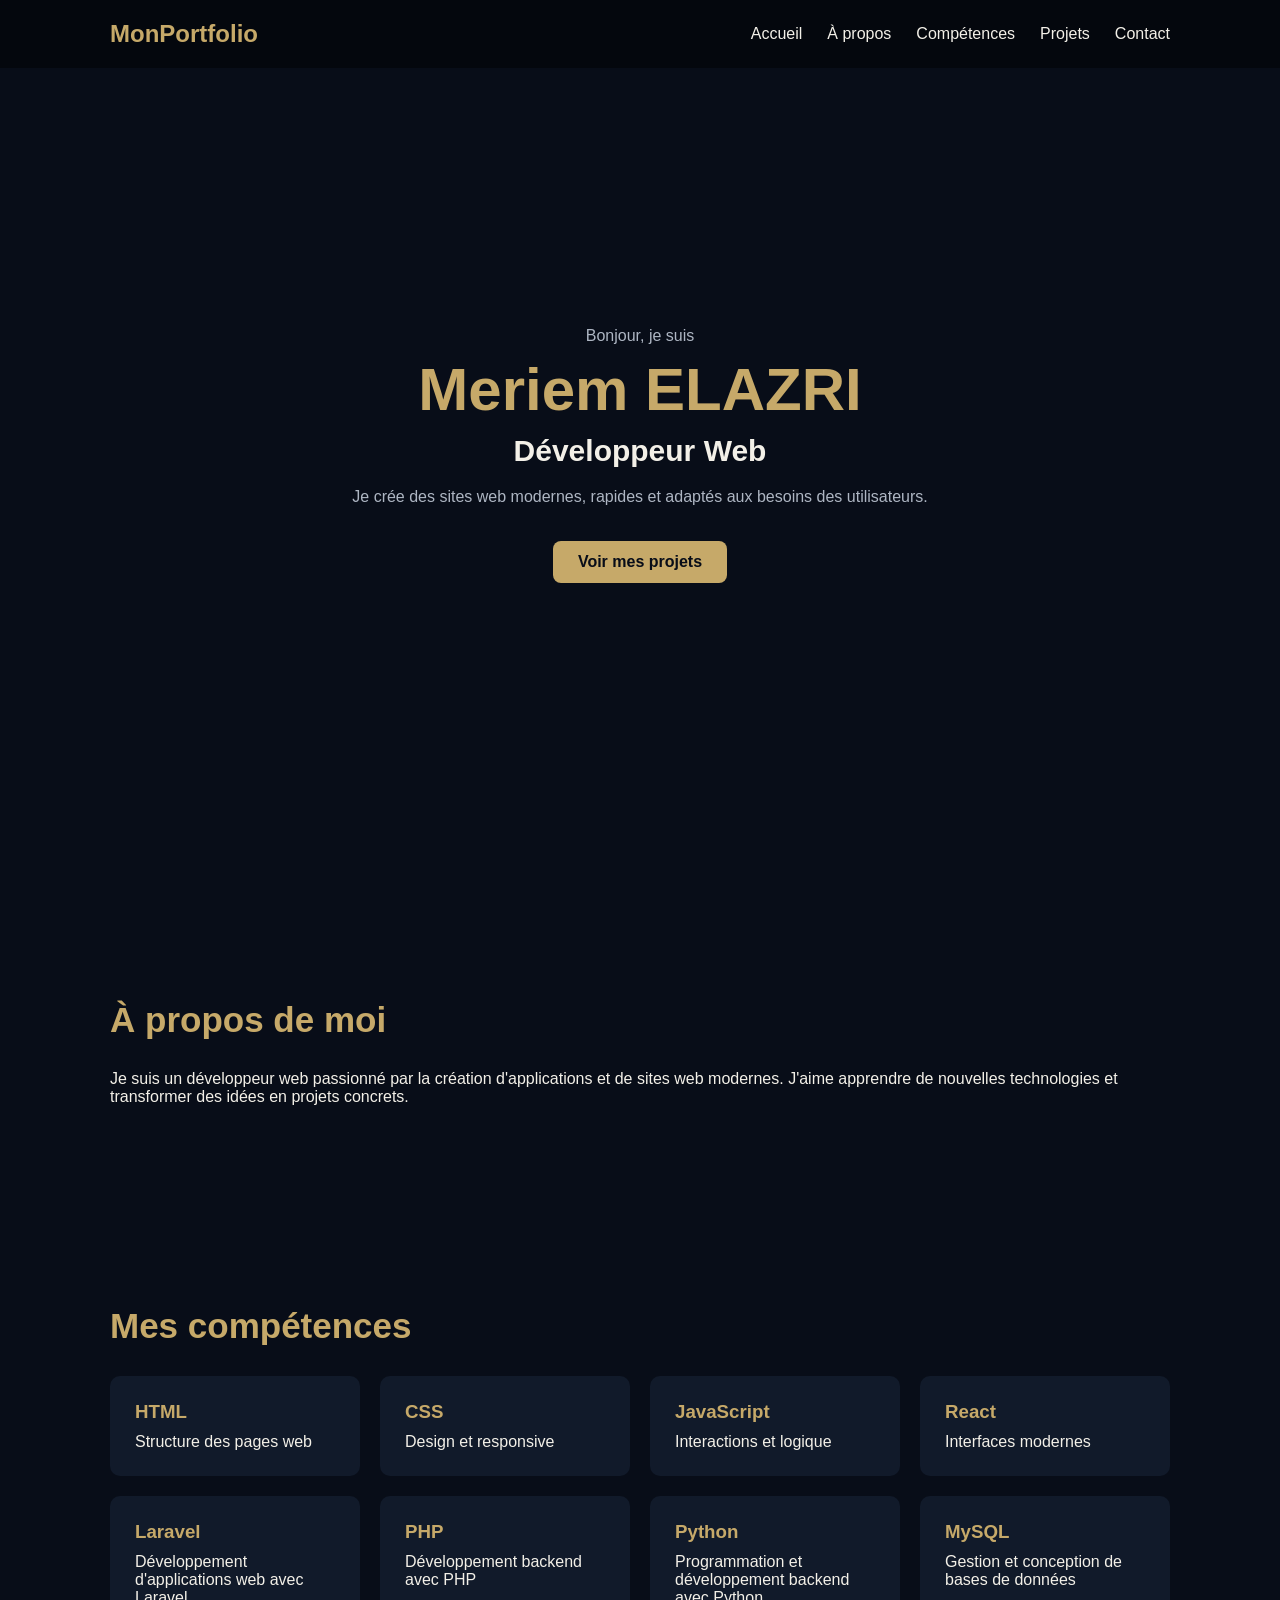
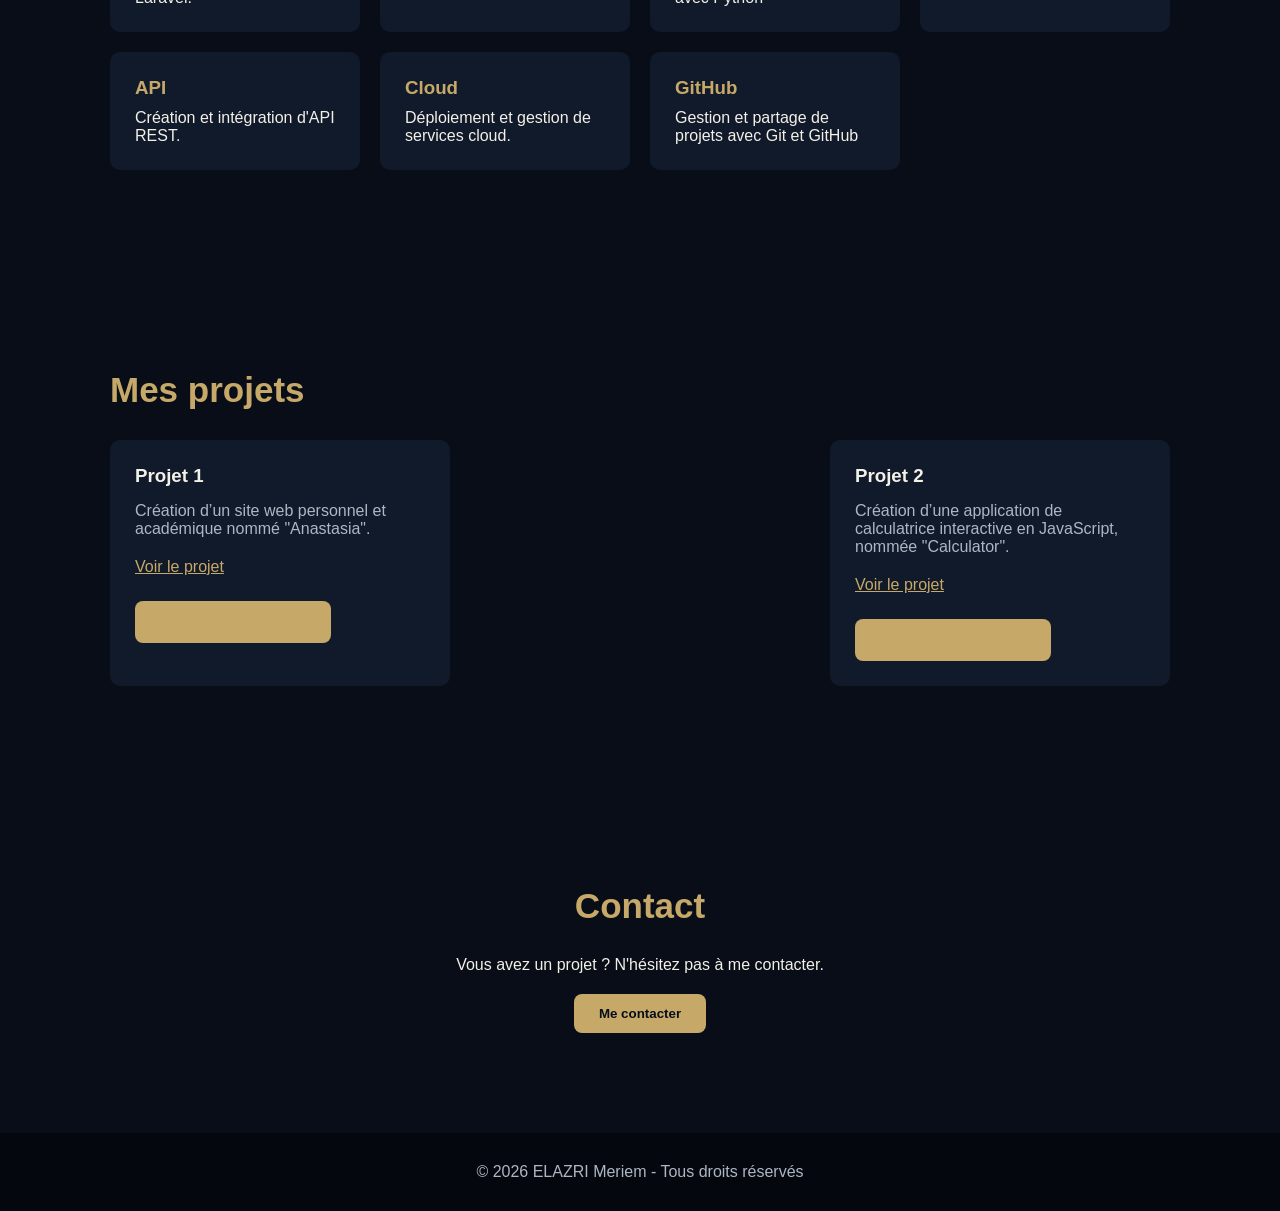
==== index.html @ bd92705d "Rename Portfolio.html to index.html" ====
<!DOCTYPE html>
<html lang="fr">

<head>
    <meta charset="UTF-8">
    <meta name="viewport" content="width=device-width, initial-scale=1.0">

    <title>Mon Portfolio</title>

    <link rel="stylesheet" href="Portfolio.css">
</head>

<body>

    <!-- Navigation -->
    <header>
        <nav class="navbar">
            <h2 class="logo">MonPortfolio</h2>

            <ul class="nav-links">
                <li><a href="#accueil">Accueil</a></li>
                <li><a href="#about">À propos</a></li>
                <li><a href="#skills">Compétences</a></li>
                <li><a href="#projects">Projets</a></li>
                <li><a href="#contact">Contact</a></li>
            </ul>
        </nav>
    </header>

    <!-- Accueil -->
    <section id="accueil" class="hero">

        <div class="hero-text">
            <p>Bonjour, je suis </p>

            <h1> Meriem ELAZRI</h1>

            <h2>Développeur Web</h2>

            <p>
                Je crée des sites web modernes, rapides
                et adaptés aux besoins des utilisateurs.
            </p>

            <a href="#projects" class="btn">
                Voir mes projets
            </a>
        </div>

    </section>

    <!-- À propos -->
    <section id="about" class="section">

        <h2>À propos de moi</h2>

        <p>
            Je suis un développeur web passionné par la création
            d'applications et de sites web modernes.
            J'aime apprendre de nouvelles technologies
            et transformer des idées en projets concrets.
        </p>

    </section>

    <!-- Compétences -->
    <section id="skills" class="section">

        <h2>Mes compétences</h2>

        <div class="skills">

            <div class="skill">
                <h3>HTML</h3>
                <p>Structure des pages web</p>
            </div>

            <div class="skill">
                <h3>CSS</h3>
                <p>Design et responsive</p>
            </div>

            <div class="skill">
                <h3>JavaScript</h3>
                <p>Interactions et logique</p>
            </div>


            <div class="skill">
                <h3>React</h3>
                <p>Interfaces modernes</p>
            </div>
            <div class="skill">
                <h3>Laravel</h3>
                <p>Développement d'applications web avec Laravel.</p>
            </div>
            <div class="skill">
                <h3>PHP</h3>
                <p>Développement backend avec PHP</p>
            </div>

            <div class="skill">
                <h3>Python</h3>
                <p>Programmation et développement backend avec Python</p>
            </div>

            <div class="skill">
                <h3>MySQL</h3>
                <p>Gestion et conception de bases de données</p>
            </div>
            <div class="skill">
                <h3>API</h3>
                <p>Création et intégration d'API REST.</p>
            </div>
            <div class="skill">
                <h3>Cloud</h3>
                <p>Déploiement et gestion de services cloud.</p>
            </div>

            <div class="skill">
                <h3>GitHub</h3>
                <p>Gestion et partage de projets avec Git et GitHub</p>
            </div>

        </div>

    </section>

    <!-- Projets -->
    <section id="projects" class="section">

        <h2>Mes projets</h2>

        <div class="projects">

            <div class="project">
                <h3>Projet 1</h3>

                <p>
                    Création d’un site web personnel et académique nommé "Anastasia".
                </p>

                <a 
                 href="http://localhost/tps%20php/ELazri_Meriem_CC3_SWD/Anastasia.php"
    target="_blank"
    rel="noopener noreferrer"
                >Voir le projet</a><br>
                <a  href="https://github.com/dev28meriem-el/anastasia-php-project"
  target="_blank"
  rel="noopener noreferrer"
  class="btn btn-code"
                >Voir le code source</a>

            </div>

            <div></div>
            <div class="project">
                <h3>Projet 2</h3>

                <p>
                    Création d’une application de calculatrice interactive en JavaScript, nommée "Calculator".
                </p>

                <a href="Calculator.html">Voir le projet</a><br>
                <a
                href="https://github.com/dev28meriem-el/My-Portefolio-meriem"
  target="_blank"
  rel="noopener noreferrer"
  class="btn btn-code">Voir le code source</a><br>
            </div>
        </div>

    </section>

    <!-- Contact -->
    <section id="contact" class="section contact">

        <h2>Contact</h2>

        <p>
            Vous avez un projet ? N'hésitez pas à me contacter.
        </p>

        <button id="contactBtn" onclick="window.location.href='mailto:meriemelazri08@gmail.com'">
            Me contacter
        </button>

    </section>

    <!-- Footer -->
    <footer>
        <p>&copy; 2026 ELAZRI Meriem - Tous droits réservés</p>
    </footer>

    <script src="Portfolio.js"></script>

</body>

</html>
---- Portfolio.css ----
* {
    margin: 0;
    padding: 0;
    box-sizing: border-box;
}

html {
    scroll-behavior: smooth;
}

body {
    font-family: Arial, sans-serif;
    background: #080D18;
    color: #F3F0E8;
}

/* Navbar */

header {
    background: #04070D;
    position: fixed;
    width: 100%;
    top: 0;
    z-index: 1000;
}

.navbar {
    max-width: 1100px;
    margin: auto;
    padding: 20px;
    display: flex;
    justify-content: space-between;
    align-items: center;
}

.logo {
    color: #C6A969;
}

.nav-links {
    display: flex;
    gap: 25px;
    list-style: none;
}

.nav-links a {
    color: #F3F0E8;
    text-decoration: none;
}

.nav-links a:hover {
    color: #C6A969;
}

/* Hero */

.hero {
    min-height: 100vh;
    display: flex;
    align-items: center;
    justify-content: center;
    text-align: center;
    padding: 100px 20px;
}

.hero-text h1 {
    font-size: 60px;
    color: #C6A969;
    margin: 10px 0;
}

.hero-text h2 {
    font-size: 30px;
    margin-bottom: 20px;
}

.hero-text p {
    max-width: 600px;
    margin: 10px auto;
    color: #AEB6C3;
}

/* Bouton */

.btn {
    display: inline-block;
    margin-top: 25px;
    padding: 12px 25px;
    background: #C6A969;
    color: #080D18;
    text-decoration: none;
    border-radius: 8px;
    font-weight: bold;
    transition: 0.3s ease;
}

.btn:hover {
    background: #DEC98A;
    transform: translateY(-2px);
}

/* Sections */

.section {
    max-width: 1100px;
    margin: auto;
    padding: 100px 20px;
}

.section h2 {
    font-size: 35px;
    color: #C6A969;
    margin-bottom: 30px;
}

/* Skills */

.skills {
    display: grid;
    grid-template-columns: repeat(4, 1fr);
    gap: 20px;
}

.skill {
    background: #111A2A;
    padding: 25px;
    border-radius: 10px;
    transition: 0.3s ease;
}

.skill h3 {
    color: #C6A969;
    margin-bottom: 10px;
}

.skill:hover {
    transform: translateY(-5px);
    border: 1px solid #C6A969;
    box-shadow: 0 8px 25px rgba(198, 169, 105, 0.12);
}

/* Projects */

.projects {
    display: grid;
    grid-template-columns: repeat(3, 1fr);
    gap: 20px;
}

.project {
    background: #111A2A;
    padding: 25px;
    border-radius: 10px;
    transition: 0.3s ease;
}

.project h3 {
    margin-bottom: 15px;
}

.project p {
    color: #AEB6C3;
    margin-bottom: 20px;
}

.project a {
      
    color: #C6A969;
}

.project:hover {
    transform: translateY(-5px);
    border: 1px solid #C6A969;
    box-shadow: 0 8px 25px rgba(198, 169, 105, 0.12);
}

/* Contact */

.contact {
    text-align: center;
}

button {
    margin-top: 20px;
    padding: 12px 25px;
    border: none;
    border-radius: 8px;
    background: #C6A969;
    color: #080D18;
    cursor: pointer;
    font-weight: bold;
    transition: 0.3s ease;
}

button:hover {
    background: #DEC98A;
    transform: translateY(-2px);
}

/* Footer */

footer {
    text-align: center;
    padding: 30px;
    background: #04070D;
    color: #AEB6C3;
}

/* Responsive */

@media (max-width: 768px) {

    .nav-links {
        display: none;
    }

    .hero-text h1 {
        font-size: 40px;
    }

    .skills {
        grid-template-columns: 1fr 1fr;
    }

    .projects {
        grid-template-columns: 1fr;
    }
}
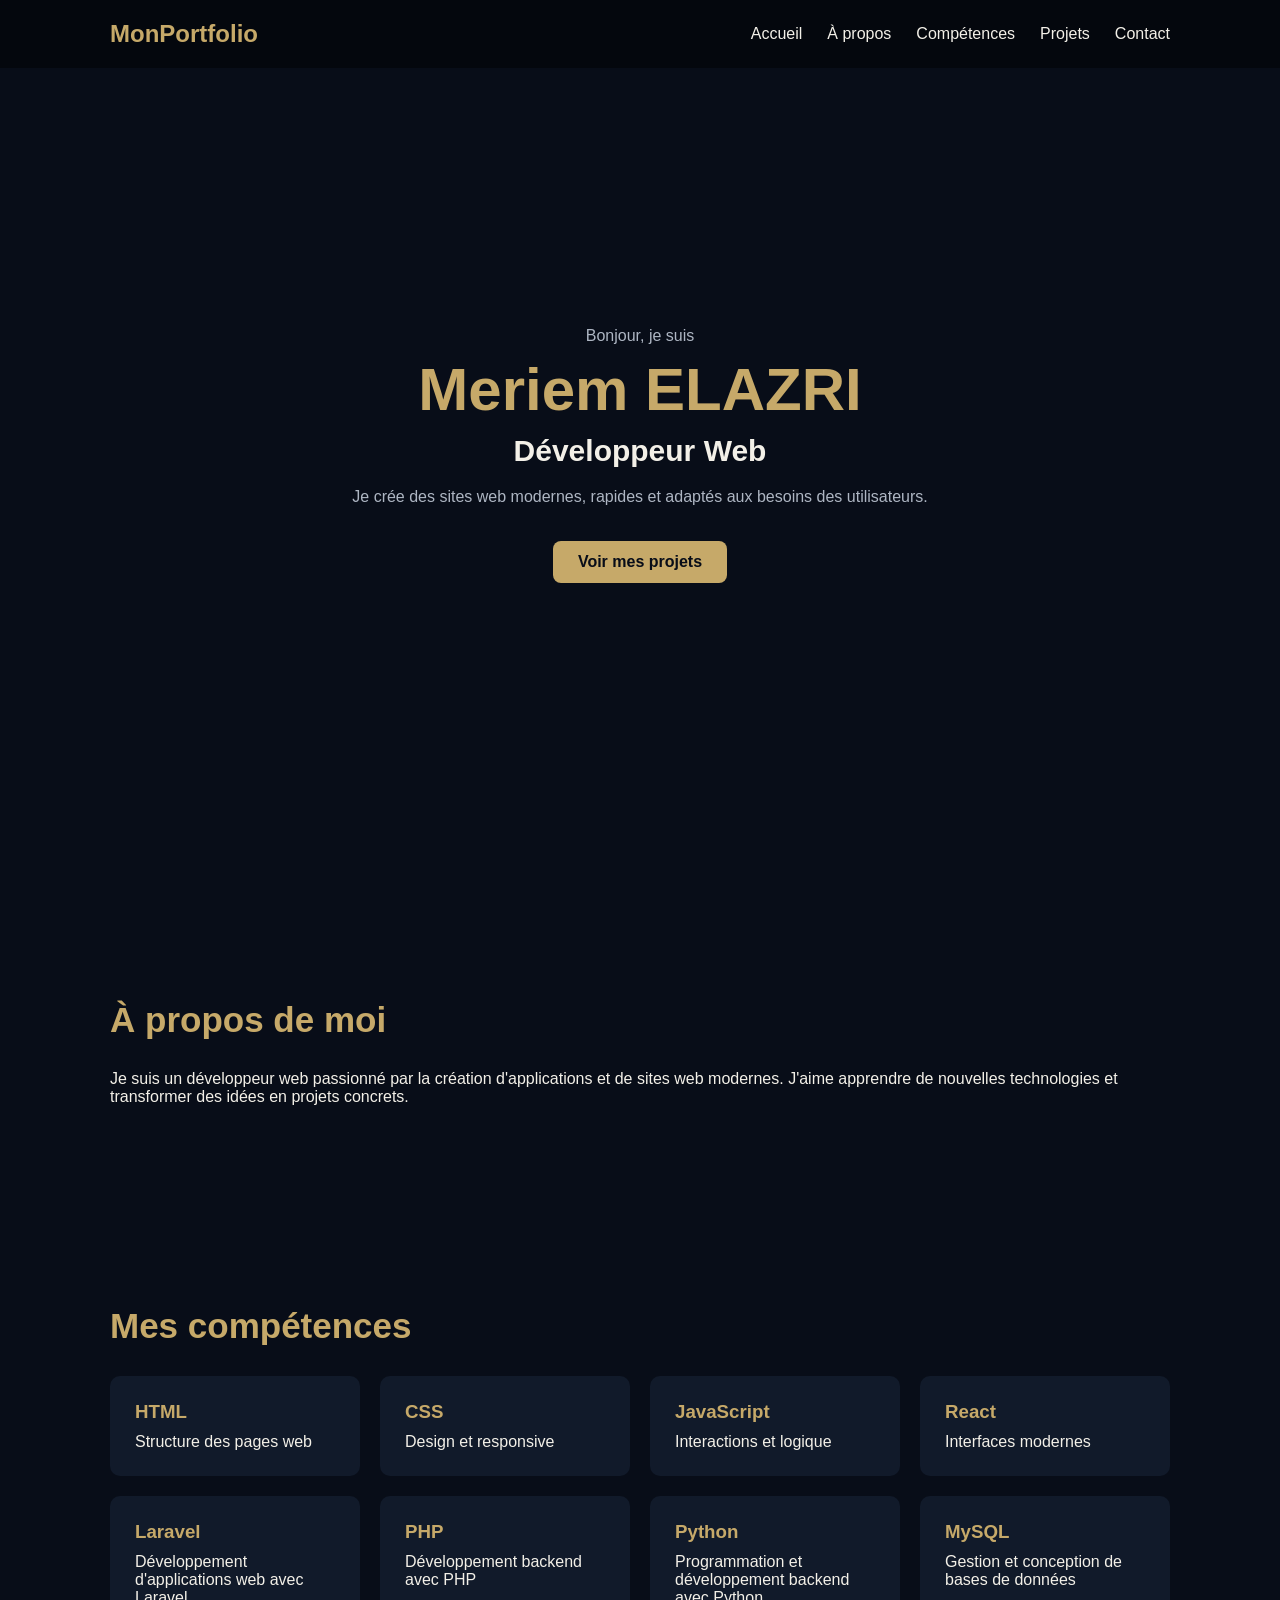
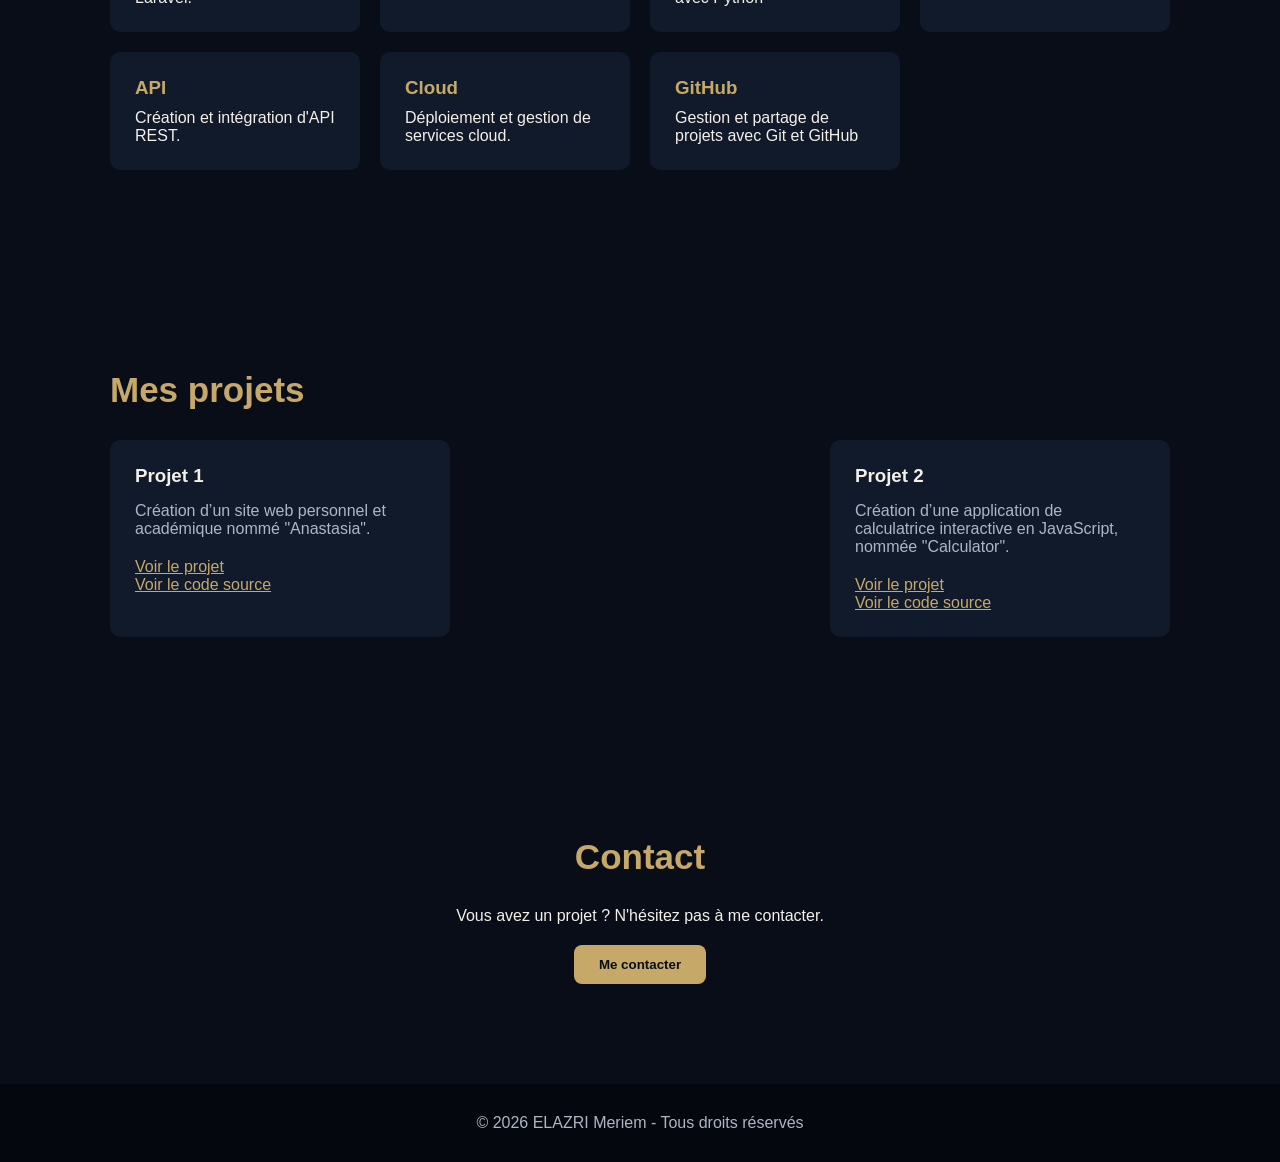
==== commit ca46a56c: "Update index.html" ====
--- a/index.html
+++ b/index.html
@@ -148,7 +148,6 @@
                 <a  href="https://github.com/dev28meriem-el/anastasia-php-project"
   target="_blank"
   rel="noopener noreferrer"
-  class="btn btn-code"
                 >Voir le code source</a>
 
             </div>
@@ -165,8 +164,7 @@
                 <a
                 href="https://github.com/dev28meriem-el/My-Portefolio-meriem"
   target="_blank"
-  rel="noopener noreferrer"
-  class="btn btn-code">Voir le code source</a><br>
+  rel="noopener noreferrer">Voir le code source</a><br>
             </div>
         </div>
 
